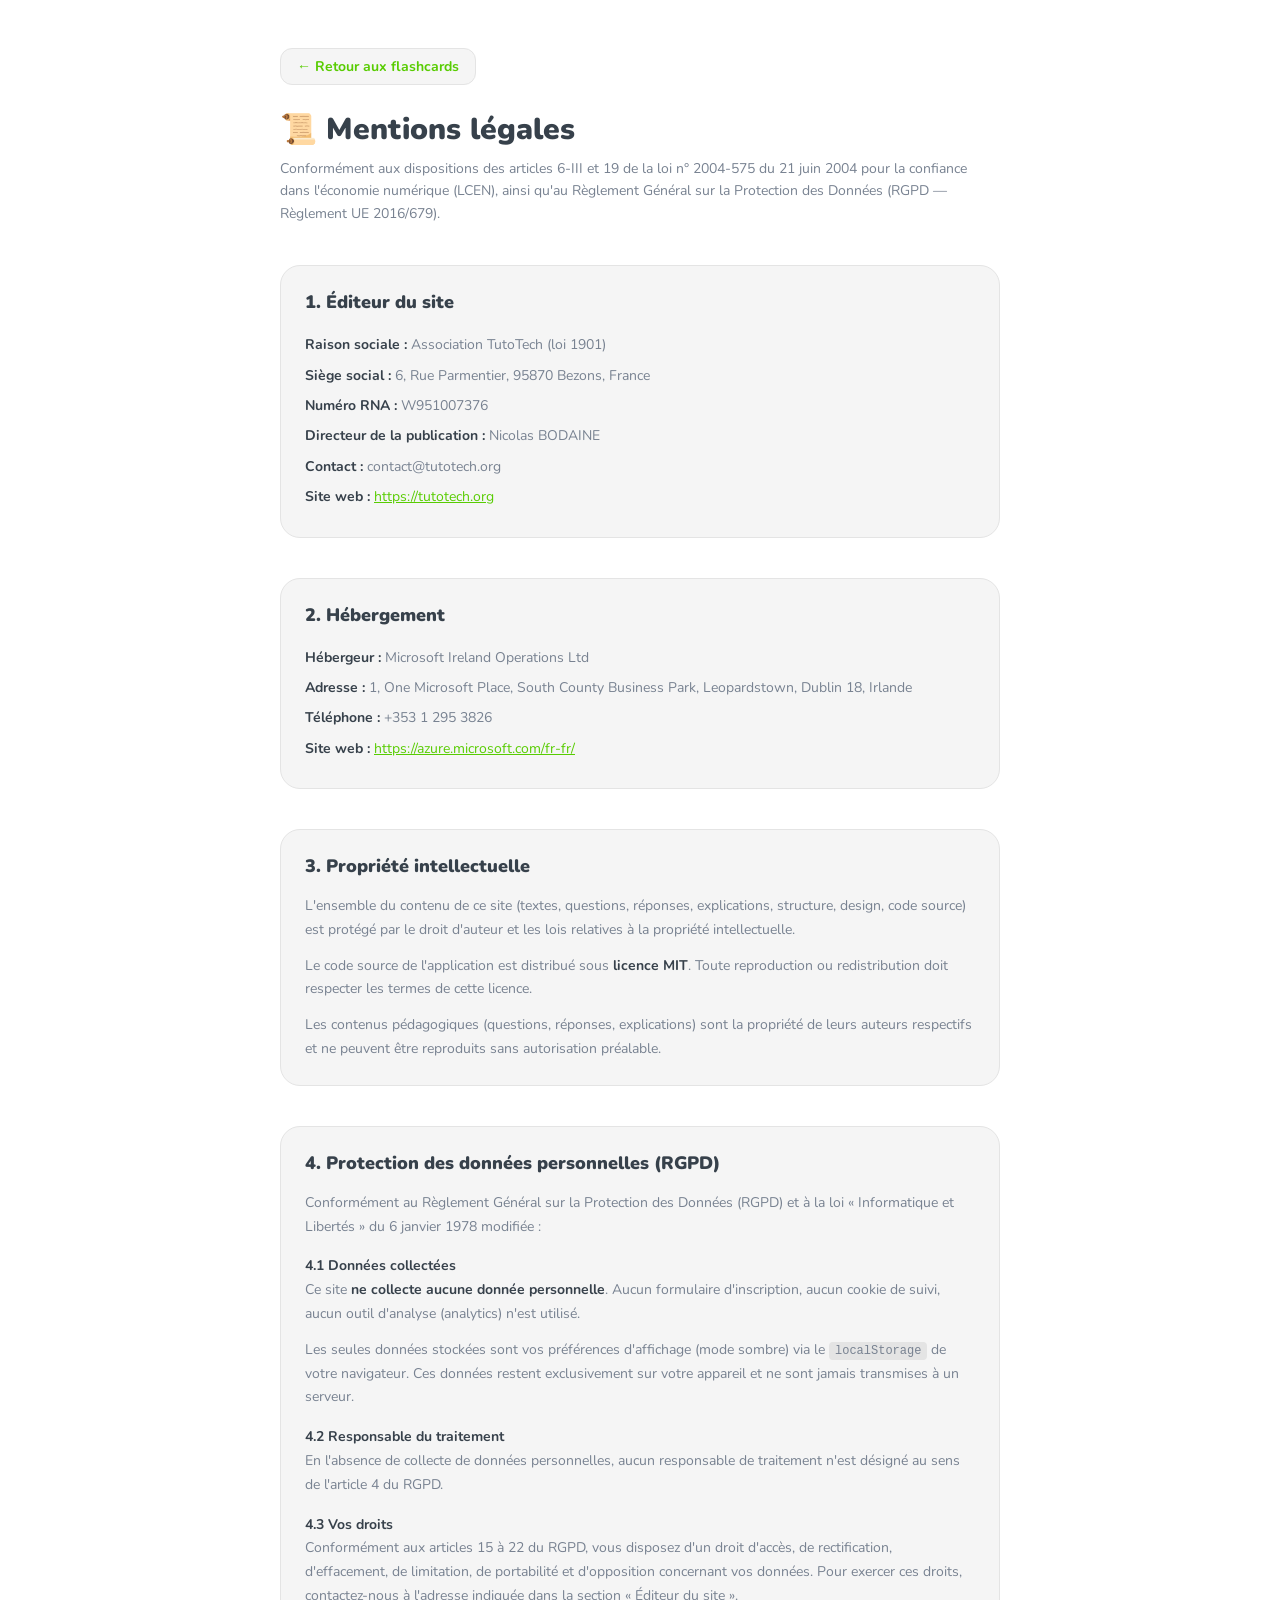
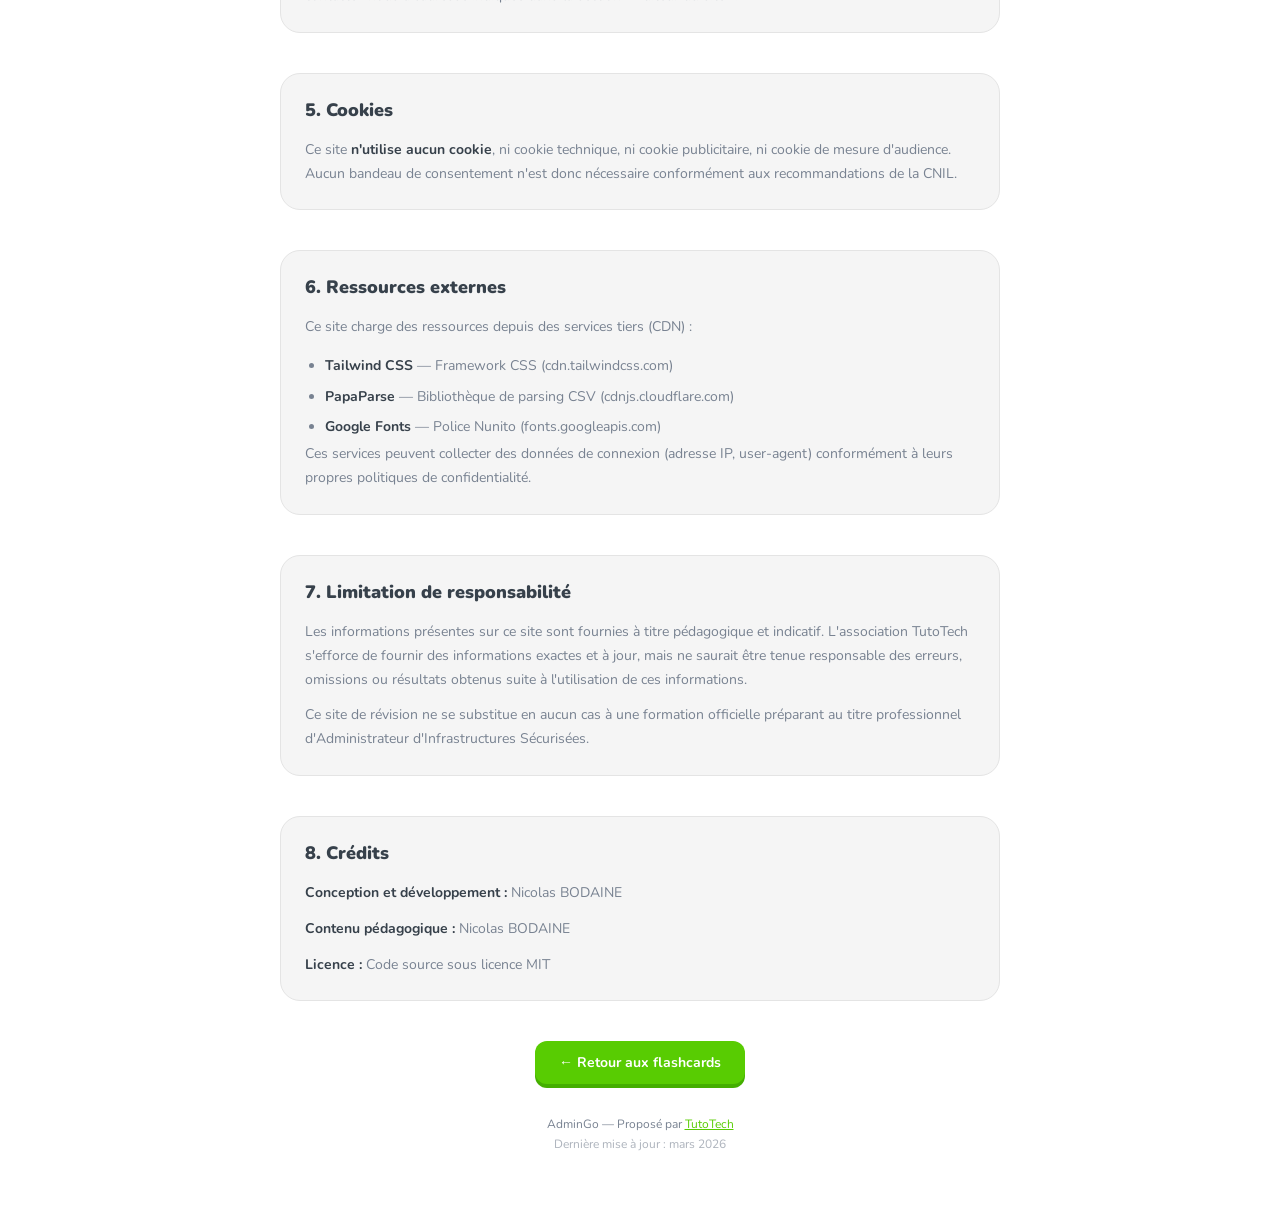
==== mentions-legales.html @ 627ed119 "Premier commit" ====
<!DOCTYPE html>
<html lang="fr">

<head>
    <meta charset="UTF-8" />
    <meta name="viewport" content="width=device-width, initial-scale=1.0" />
    <title>Mentions légales — AdminGo</title>
    <meta name="description" content="Mentions légales du site AdminGo, application de révision pour l'examen AIS." />
    <meta name="robots" content="noindex" />

    <!-- Custom Styles (shared variables & font) -->
    <link rel="stylesheet" href="styles.css" />

    <!-- Favicon -->
    <link rel="icon"
        href="data:image/svg+xml,<svg xmlns='http://www.w3.org/2000/svg' viewBox='0 0 100 100'><text y='.9em' font-size='90'>🎓</text></svg>" />

    <!-- Self-contained page styles (no Tailwind dependency) -->
    <style>
        .legal-wrapper {
            max-width: 48rem;
            margin: 0 auto;
            padding: 2rem 1rem;
        }

        @media (min-width: 640px) {
            .legal-wrapper {
                padding: 3rem 1.5rem;
            }
        }

        /* Back link button */
        .legal-back {
            display: inline-flex;
            align-items: center;
            gap: 0.5rem;
            margin-bottom: 1.5rem;
            font-size: 0.875rem;
            font-weight: 700;
            border-radius: 0.75rem;
            padding: 0.5rem 1rem;
            text-decoration: none;
            transition: background 0.2s, transform 0.1s;
            background: rgb(var(--color-surface));
            color: rgb(var(--color-primary));
            border: 1px solid rgb(var(--color-border));
        }

        .legal-back:hover {
            background: rgba(var(--color-primary), 0.08);
        }

        .legal-back:active {
            transform: translateY(1px);
        }

        /* Page title */
        .legal-title {
            font-size: 1.5rem;
            font-weight: 900;
            margin-bottom: 0.5rem;
            color: rgb(var(--color-text));
        }

        @media (min-width: 640px) {
            .legal-title {
                font-size: 1.875rem;
            }
        }

        .legal-subtitle {
            font-size: 0.875rem;
            margin-bottom: 2rem;
            color: rgb(var(--color-text-secondary));
            line-height: 1.6;
        }

        @media (min-width: 640px) {
            .legal-subtitle {
                margin-bottom: 2.5rem;
            }
        }

        /* Section cards */
        .legal-section {
            margin-bottom: 1.5rem;
            padding: 1.25rem;
            border-radius: 1rem;
            background: rgb(var(--color-surface));
            border: 1px solid rgb(var(--color-border));
        }

        @media (min-width: 640px) {
            .legal-section {
                margin-bottom: 2.5rem;
                padding: 1.5rem;
                border-radius: 1.25rem;
            }
        }

        .legal-section h2 {
            font-size: 1rem;
            font-weight: 900;
            margin-bottom: 0.75rem;
            color: rgb(var(--color-text));
        }

        @media (min-width: 640px) {
            .legal-section h2 {
                font-size: 1.125rem;
                margin-bottom: 1rem;
            }
        }

        .legal-section h3 {
            font-weight: 700;
            margin-top: 1rem;
            color: rgb(var(--color-text));
            font-size: 0.875rem;
        }

        .legal-section ul {
            list-style: none;
            padding: 0;
            margin: 0;
        }

        .legal-section ul li {
            padding: 0.25rem 0;
            font-size: 0.875rem;
            line-height: 1.6;
            color: rgb(var(--color-text-secondary));
        }

        .legal-section ul li strong {
            color: rgb(var(--color-text));
        }

        .legal-section .legal-text {
            font-size: 0.875rem;
            line-height: 1.7;
            color: rgb(var(--color-text-secondary));
        }

        .legal-section .legal-text p {
            margin-bottom: 0.75rem;
        }

        .legal-section .legal-text p:last-child {
            margin-bottom: 0;
        }

        .legal-section .legal-text strong {
            color: rgb(var(--color-text));
        }

        .legal-section a {
            color: rgb(var(--color-primary));
            text-decoration: underline;
            overflow-wrap: break-word;
            word-break: break-word;
        }

        .legal-section code {
            padding: 0.125rem 0.375rem;
            border-radius: 0.25rem;
            font-size: 0.75rem;
            background: rgb(var(--color-border));
        }

        .legal-section .legal-list-disc {
            list-style: disc;
            padding-left: 1.25rem;
        }

        /* Bottom CTA button */
        .legal-cta {
            text-align: center;
            margin-top: 1.5rem;
        }

        @media (min-width: 640px) {
            .legal-cta {
                margin-top: 2rem;
            }
        }

        .legal-cta a {
            display: inline-flex;
            align-items: center;
            gap: 0.5rem;
            font-size: 0.875rem;
            font-weight: 700;
            border-radius: 0.75rem;
            padding: 0.75rem 1.5rem;
            text-decoration: none;
            transition: transform 0.1s;
            background: rgb(var(--color-primary));
            color: #fff;
            box-shadow: 0 4px 0 rgb(var(--color-primary-dark));
        }

        .legal-cta a:active {
            transform: translateY(3px);
            box-shadow: none;
        }

        /* Footer */
        .legal-footer {
            text-align: center;
            padding: 2rem 0;
            font-size: 0.75rem;
            color: rgb(var(--color-text-secondary));
        }

        .legal-footer a {
            color: rgb(var(--color-primary));
            text-decoration: underline;
        }

        .legal-footer .legal-date {
            margin-top: 0.25rem;
            opacity: 0.6;
        }
    </style>
</head>

<body style="background: rgb(var(--color-bg)); color: rgb(var(--color-text)); min-height: 100vh;">

    <div class="legal-wrapper">

        <!-- Back link -->
        <a href="index.html" class="legal-back">← Retour aux flashcards</a>

        <h1 class="legal-title">📜 Mentions légales</h1>
        <p class="legal-subtitle">
            Conformément aux dispositions des articles 6-III et 19 de la loi n° 2004-575 du 21 juin 2004 pour la
            confiance dans l'économie numérique (LCEN), ainsi qu'au Règlement Général sur la Protection des Données
            (RGPD — Règlement UE 2016/679).
        </p>

        <!-- 1. Éditeur du site -->
        <section class="legal-section">
            <h2>1. Éditeur du site</h2>
            <ul>
                <li><strong>Raison sociale :</strong> Association TutoTech (loi 1901)</li>
                <li><strong>Siège social :</strong> 6, Rue Parmentier, 95870 Bezons, France</li>
                <li><strong>Numéro RNA :</strong> W951007376</li>
                <li><strong>Directeur de la publication :</strong> Nicolas BODAINE</li>
                <li><strong>Contact :</strong> contact@tutotech.org</li>
                <li><strong>Site web :</strong> <a href="https://tutotech.org" target="_blank"
                        rel="noopener noreferrer">https://tutotech.org</a></li>
            </ul>
        </section>

        <!-- 2. Hébergement -->
        <section class="legal-section">
            <h2>2. Hébergement</h2>
            <ul>
                <li><strong>Hébergeur :</strong> Microsoft Ireland Operations Ltd</li>
                <li><strong>Adresse :</strong> 1, One Microsoft Place, South County Business Park, Leopardstown,
                    Dublin 18, Irlande</li>
                <li><strong>Téléphone :</strong> +353 1 295 3826</li>
                <li><strong>Site web :</strong> <a href="https://azure.microsoft.com/fr-fr/" target="_blank"
                        rel="noopener noreferrer">https://azure.microsoft.com/fr-fr/</a></li>
            </ul>
        </section>

        <!-- 3. Propriété intellectuelle -->
        <section class="legal-section">
            <h2>3. Propriété intellectuelle</h2>
            <div class="legal-text">
                <p>
                    L'ensemble du contenu de ce site (textes, questions, réponses, explications, structure, design, code
                    source) est protégé par le droit d'auteur et les lois relatives à la propriété intellectuelle.
                </p>
                <p>
                    Le code source de l'application est distribué sous <strong>licence MIT</strong>. Toute reproduction
                    ou redistribution doit respecter les termes de cette licence.
                </p>
                <p>
                    Les contenus pédagogiques (questions, réponses, explications) sont la propriété de leurs auteurs
                    respectifs et ne peuvent être reproduits sans autorisation préalable.
                </p>
            </div>
        </section>

        <!-- 4. Protection des données personnelles (RGPD) -->
        <section class="legal-section">
            <h2>4. Protection des données personnelles (RGPD)</h2>
            <div class="legal-text">
                <p>
                    Conformément au Règlement Général sur la Protection des Données (RGPD) et à la loi « Informatique et
                    Libertés » du 6 janvier 1978 modifiée :
                </p>
                <h3>4.1 Données collectées</h3>
                <p>
                    Ce site <strong>ne collecte aucune donnée personnelle</strong>. Aucun formulaire d'inscription,
                    aucun cookie de suivi, aucun outil d'analyse (analytics) n'est utilisé.
                </p>
                <p>
                    Les seules données stockées sont vos préférences d'affichage (mode sombre) via le
                    <code>localStorage</code> de votre navigateur. Ces données restent exclusivement sur votre appareil
                    et ne sont jamais transmises à un serveur.
                </p>

                <h3>4.2 Responsable du traitement</h3>
                <p>
                    En l'absence de collecte de données personnelles, aucun responsable de traitement n'est désigné au
                    sens de l'article 4 du RGPD.
                </p>

                <h3>4.3 Vos droits</h3>
                <p>
                    Conformément aux articles 15 à 22 du RGPD, vous disposez d'un droit d'accès, de rectification,
                    d'effacement, de limitation, de portabilité et d'opposition concernant vos données. Pour exercer ces
                    droits, contactez-nous à l'adresse indiquée dans la section « Éditeur du site ».
                </p>
            </div>
        </section>

        <!-- 5. Cookies -->
        <section class="legal-section">
            <h2>5. Cookies</h2>
            <div class="legal-text">
                <p>
                    Ce site <strong>n'utilise aucun cookie</strong>, ni cookie technique, ni cookie publicitaire, ni
                    cookie de mesure d'audience. Aucun bandeau de consentement n'est donc nécessaire conformément aux
                    recommandations de la CNIL.
                </p>
            </div>
        </section>

        <!-- 6. Ressources externes -->
        <section class="legal-section">
            <h2>6. Ressources externes</h2>
            <div class="legal-text">
                <p>Ce site charge des ressources depuis des services tiers (CDN) :</p>
                <ul class="legal-list-disc">
                    <li><strong>Tailwind CSS</strong> — Framework CSS (cdn.tailwindcss.com)</li>
                    <li><strong>PapaParse</strong> — Bibliothèque de parsing CSV (cdnjs.cloudflare.com)</li>
                    <li><strong>Google Fonts</strong> — Police Nunito (fonts.googleapis.com)</li>
                </ul>
                <p>
                    Ces services peuvent collecter des données de connexion (adresse IP, user-agent) conformément à
                    leurs propres politiques de confidentialité.
                </p>
            </div>
        </section>

        <!-- 7. Limitation de responsabilité -->
        <section class="legal-section">
            <h2>7. Limitation de responsabilité</h2>
            <div class="legal-text">
                <p>
                    Les informations présentes sur ce site sont fournies à titre pédagogique et indicatif. L'association
                    TutoTech s'efforce de fournir des informations exactes et à jour, mais ne saurait être tenue
                    responsable des erreurs, omissions ou résultats obtenus suite à l'utilisation de ces informations.
                </p>
                <p>
                    Ce site de révision ne se substitue en aucun cas à une formation officielle préparant au titre
                    professionnel d'Administrateur d'Infrastructures Sécurisées.
                </p>
            </div>
        </section>

        <!-- 8. Crédits -->
        <section class="legal-section">
            <h2>8. Crédits</h2>
            <div class="legal-text">
                <p><strong>Conception et développement :</strong> Nicolas BODAINE</p>
                <p><strong>Contenu pédagogique :</strong> Nicolas BODAINE</p>
                <p><strong>Licence :</strong> Code source sous licence MIT</p>
            </div>
        </section>

        <!-- Back link bottom -->
        <div class="legal-cta">
            <a href="index.html">← Retour aux flashcards</a>
        </div>

        <footer class="legal-footer">
            <p>AdminGo — Proposé par <a href="https://tutotech.org" target="_blank"
                    rel="noopener noreferrer">TutoTech</a></p>
            <p class="legal-date">Dernière mise à jour : mars 2026</p>
        </footer>

    </div>

</body>

</html>
---- styles.css ----
/* ============================================
   AIS Flashcard SPA - Custom Styles
   ============================================ */

/* --- Google Font --- */
@import url('https://fonts.googleapis.com/css2?family=Nunito:wght@400;600;700;800;900&display=swap');

/* --- CSS Variables --- */
:root {
  --color-primary: 88, 204, 2;
  /* Duolingo green */
  --color-primary-dark: 68, 174, 0;
  --color-secondary: 28, 176, 246;
  /* Duolingo blue */
  --color-accent: 255, 150, 0;
  /* Orange accent */
  --color-danger: 255, 75, 75;
  /* Red */
  --color-bg: 255, 255, 255;
  --color-surface: 245, 245, 245;
  --color-text: 55, 65, 75;
  --color-text-secondary: 120, 130, 145;
  --color-border: 228, 228, 228;
  --flip-duration: 0.6s;
}

/* --- Dark Mode Variables --- */
html.dark {
  --color-bg: 25, 25, 35;
  --color-surface: 35, 35, 50;
  --color-text: 235, 235, 245;
  --color-text-secondary: 160, 165, 180;
  --color-border: 60, 60, 80;
}

/* --- Base --- */
* {
  margin: 0;
  padding: 0;
  box-sizing: border-box;
}

body {
  font-family: 'Nunito', sans-serif;
  background-color: rgb(var(--color-bg));
  color: rgb(var(--color-text));
  transition: background-color 0.4s ease, color 0.4s ease;
  min-height: 100vh;
  overflow-x: hidden;
  /* Firefox scrollbar styling */
  scrollbar-width: thin;
  scrollbar-color: rgb(var(--color-primary)) rgb(var(--color-surface));
}

/* ============================================
   INTERACTIVE PARTICLE NETWORK
   ============================================ */
#particle-canvas {
  position: fixed;
  top: 0;
  left: 0;
  width: 100%;
  height: 100%;
  z-index: 0;
  pointer-events: none;
}

/* Ensure content sits above particles */
#app-container,
#loading-screen {
  position: relative;
  z-index: 1;
}

/* --- Custom Scrollbar --- */
::-webkit-scrollbar {
  width: 8px;
}

::-webkit-scrollbar-track {
  background: rgb(var(--color-surface));
}

::-webkit-scrollbar-thumb {
  background: rgb(var(--color-primary));
  border-radius: 999px;
}

/* ============================================
   PROGRESS BAR
   ============================================ */
.progress-container {
  background: rgb(var(--color-surface));
  border-radius: 999px;
  overflow: hidden;
  height: 18px;
  box-shadow: inset 0 2px 4px rgba(0, 0, 0, 0.1);
}

.progress-bar {
  height: 100%;
  border-radius: 999px;
  background: linear-gradient(90deg, rgb(var(--color-primary)), rgb(var(--color-secondary)));
  transition: width 0.5s cubic-bezier(0.34, 1.56, 0.64, 1);
  position: relative;
  min-width: 0;
}

.progress-bar::after {
  content: '';
  position: absolute;
  top: 3px;
  left: 8px;
  right: 8px;
  height: 5px;
  background: rgba(255, 255, 255, 0.3);
  border-radius: 999px;
}

/* ============================================
   DUOLINGO-STYLE BUTTONS
   ============================================ */
.btn-duo {
  font-family: 'Nunito', sans-serif;
  font-weight: 700;
  border: none;
  border-radius: 16px;
  padding: 14px 32px;
  font-size: 1rem;
  cursor: pointer;
  transition: all 0.15s ease;
  text-transform: uppercase;
  letter-spacing: 0.5px;
  position: relative;
  user-select: none;
}

.btn-duo:active {
  transform: translateY(4px);
  box-shadow: none !important;
}

/* Keyboard focus indicator (accessibility) */
.btn-duo:focus-visible,
.theme-toggle:focus-visible,
.card-flipper:focus-visible {
  outline: 3px solid rgb(var(--color-secondary));
  outline-offset: 3px;
}

.btn-primary {
  background: rgb(var(--color-primary));
  color: #fff;
  box-shadow: 0 4px 0 rgb(var(--color-primary-dark));
}

.btn-primary:hover {
  filter: brightness(1.08);
}

.btn-secondary {
  background: rgb(var(--color-secondary));
  color: #fff;
  box-shadow: 0 4px 0 rgba(var(--color-secondary), 0.7);
}

.btn-secondary:hover {
  filter: brightness(1.08);
}

.btn-accent {
  background: rgb(var(--color-accent));
  color: #fff;
  box-shadow: 0 4px 0 rgba(var(--color-accent), 0.7);
}

.btn-accent:hover {
  filter: brightness(1.08);
}

.btn-ghost {
  background: rgb(var(--color-surface));
  color: rgb(var(--color-text));
  box-shadow: 0 4px 0 rgb(var(--color-border));
  border: 2px solid rgb(var(--color-border));
}

.btn-ghost:hover {
  filter: brightness(0.96);
}

/* ============================================
   FLASHCARD 3D FLIP
   ============================================ */
.card-scene {
  perspective: 1200px;
  width: 100%;
  max-width: 640px;
  cursor: pointer;
  /* Prevent mobile scroll conflicts on touch */
  touch-action: manipulation;
}

.card-flipper {
  position: relative;
  width: 100%;
  min-height: 320px;
  transition: transform var(--flip-duration) cubic-bezier(0.4, 0.2, 0.2, 1);
  transform-style: preserve-3d;
  /* Grid stack: both faces occupy same cell so parent grows to tallest */
  display: grid;
}

.card-flipper.is-flipped {
  transform: rotateY(180deg);
}

.card-face {
  /* Both faces stack in same grid cell */
  grid-area: 1 / 1;
  width: 100%;
  min-height: 320px;
  backface-visibility: hidden;
  -webkit-backface-visibility: hidden;
  -moz-backface-visibility: hidden;
  border-radius: 24px;
  padding: 32px;
  display: flex;
  flex-direction: column;
  justify-content: center;
  align-items: center;
  text-align: center;
  overflow-y: auto;
}

.card-front {
  /* Explicit transform required for Firefox backface-visibility support */
  transform: rotateY(0deg);
  z-index: 2;
  background: linear-gradient(145deg, rgb(var(--color-surface)), rgba(var(--color-primary), 0.05));
  border: 2px solid rgb(var(--color-border));
  box-shadow: 0 8px 32px rgba(0, 0, 0, 0.08);
}

.card-back {
  transform: rotateY(180deg);
  z-index: 1;
  background: linear-gradient(145deg, rgba(var(--color-primary), 0.08), rgba(var(--color-secondary), 0.08));
  border: 2px solid rgba(var(--color-primary), 0.3);
  box-shadow: 0 8px 32px rgba(0, 0, 0, 0.08);
}

.card-scene:hover .card-flipper {
  box-shadow: 0 12px 40px rgba(0, 0, 0, 0.12);
}

/* Badge domaine */
.badge {
  display: inline-block;
  padding: 6px 16px;
  border-radius: 999px;
  font-size: 0.75rem;
  font-weight: 800;
  text-transform: uppercase;
  letter-spacing: 1px;
  background: rgba(var(--color-primary), 0.15);
  color: rgb(var(--color-primary-dark));
  margin-bottom: 12px;
}

html.dark .badge {
  background: rgba(var(--color-primary), 0.25);
  color: rgb(var(--color-primary));
}

/* --- Domain-specific badge colors --- */
.badge[data-domain-color="0"] {
  background: rgba(88, 204, 2, 0.15);
  color: #3a8c00;
}

.badge[data-domain-color="1"] {
  background: rgba(28, 176, 246, 0.15);
  color: #0e7cc2;
}

.badge[data-domain-color="2"] {
  background: rgba(206, 75, 224, 0.15);
  color: #9b35ad;
}

.badge[data-domain-color="3"] {
  background: rgba(255, 75, 75, 0.15);
  color: #cc3030;
}

.badge[data-domain-color="4"] {
  background: rgba(255, 150, 0, 0.15);
  color: #c47300;
}

.badge[data-domain-color="5"] {
  background: rgba(0, 194, 168, 0.15);
  color: #00897a;
}

.badge[data-domain-color="6"] {
  background: rgba(100, 120, 255, 0.15);
  color: #3d4fd4;
}

.badge[data-domain-color="7"] {
  background: rgba(255, 100, 150, 0.15);
  color: #cc3366;
}

.badge[data-domain-color="8"] {
  background: rgba(160, 132, 72, 0.15);
  color: #8a7030;
}

html.dark .badge[data-domain-color="0"] {
  background: rgba(88, 204, 2, 0.2);
  color: #6de030;
}

html.dark .badge[data-domain-color="1"] {
  background: rgba(28, 176, 246, 0.2);
  color: #50c8ff;
}

html.dark .badge[data-domain-color="2"] {
  background: rgba(206, 75, 224, 0.2);
  color: #d580e8;
}

html.dark .badge[data-domain-color="3"] {
  background: rgba(255, 75, 75, 0.2);
  color: #ff7070;
}

html.dark .badge[data-domain-color="4"] {
  background: rgba(255, 150, 0, 0.2);
  color: #ffb040;
}

html.dark .badge[data-domain-color="5"] {
  background: rgba(0, 194, 168, 0.2);
  color: #40ddcc;
}

html.dark .badge[data-domain-color="6"] {
  background: rgba(100, 120, 255, 0.2);
  color: #8090ff;
}

html.dark .badge[data-domain-color="7"] {
  background: rgba(255, 100, 150, 0.2);
  color: #ff80a0;
}

html.dark .badge[data-domain-color="8"] {
  background: rgba(160, 132, 72, 0.2);
  color: #c8b060;
}

/* Domain color accent line on card top */
.card-front::before {
  content: '';
  position: absolute;
  top: 0;
  left: 24px;
  right: 24px;
  height: 4px;
  border-radius: 0 0 4px 4px;
  background: rgb(var(--domain-accent, var(--color-primary)));
  transition: background 0.3s;
}

.sujet-label {
  font-size: 0.85rem;
  color: rgb(var(--color-text-secondary));
  margin-bottom: 16px;
  font-weight: 600;
}

.question-text {
  font-size: 1.35rem;
  font-weight: 800;
  line-height: 1.5;
  color: rgb(var(--color-text));
}

.reponse-text {
  font-size: 1.2rem;
  font-weight: 800;
  color: rgb(var(--color-primary-dark));
  margin-bottom: 16px;
  line-height: 1.4;
}

html.dark .reponse-text {
  color: rgb(var(--color-primary));
}

.explication-text {
  font-size: 0.95rem;
  color: rgb(var(--color-text-secondary));
  line-height: 1.6;
  max-width: 500px;
}

/* Flip hint */
.flip-hint {
  font-size: 0.75rem;
  color: rgb(var(--color-text-secondary));
  margin-top: 16px;
  opacity: 0.7;
  animation: pulse-hint 2s ease-in-out infinite;
}

@keyframes pulse-hint {

  0%,
  100% {
    opacity: 0.4;
  }

  50% {
    opacity: 0.9;
  }
}

/* ============================================
   CARD SLIDE ANIMATION
   ============================================ */
.card-scene {
  overflow: hidden;
}

.card-flipper {
  transition: transform var(--flip-duration) cubic-bezier(0.4, 0.2, 0.2, 1);
}

.card-slide-out-left {
  animation: slide-out-left 0.25s ease-in forwards;
}

.card-slide-in-right {
  animation: slide-in-right 0.3s ease-out forwards;
}

.card-slide-out-right {
  animation: slide-out-right 0.25s ease-in forwards;
}

.card-slide-in-left {
  animation: slide-in-left 0.3s ease-out forwards;
}

@keyframes slide-out-left {
  0% {
    opacity: 1;
    transform: translateX(0);
  }

  100% {
    opacity: 0;
    transform: translateX(-60px);
  }
}

@keyframes slide-in-right {
  0% {
    opacity: 0;
    transform: translateX(60px);
  }

  100% {
    opacity: 1;
    transform: translateX(0);
  }
}

@keyframes slide-out-right {
  0% {
    opacity: 1;
    transform: translateX(0);
  }

  100% {
    opacity: 0;
    transform: translateX(60px);
  }
}

@keyframes slide-in-left {
  0% {
    opacity: 0;
    transform: translateX(-60px);
  }

  100% {
    opacity: 1;
    transform: translateX(0);
  }
}

/* ============================================
   SCORE BUTTONS
   ============================================ */
.score-panel {
  display: flex;
  gap: 12px;
  justify-content: center;
  align-items: center;
  margin-top: 20px;
  opacity: 0;
  transform: translateY(8px);
  transition: opacity 0.3s, transform 0.3s;
  pointer-events: none;
}

.score-panel.visible {
  opacity: 1;
  transform: translateY(0);
  pointer-events: auto;
}

.btn-score {
  font-family: 'Nunito', sans-serif;
  font-weight: 800;
  font-size: 0.85rem;
  border: none;
  border-radius: 14px;
  padding: 10px 24px;
  cursor: pointer;
  transition: all 0.15s ease;
  user-select: none;
  display: flex;
  align-items: center;
  gap: 6px;
}

.btn-score:active {
  transform: translateY(3px);
  box-shadow: none !important;
}

.btn-score--knew {
  background: rgba(var(--color-primary), 0.12);
  color: rgb(var(--color-primary-dark));
  box-shadow: 0 3px 0 rgba(var(--color-primary), 0.25);
}

.btn-score--knew:hover {
  background: rgba(var(--color-primary), 0.2);
}

html.dark .btn-score--knew {
  color: rgb(var(--color-primary));
}

.btn-score--didnt {
  background: rgba(var(--color-danger), 0.1);
  color: rgb(var(--color-danger));
  box-shadow: 0 3px 0 rgba(var(--color-danger), 0.2);
}

.btn-score--didnt:hover {
  background: rgba(var(--color-danger), 0.18);
}

.score-display {
  font-size: 0.8rem;
  font-weight: 700;
  padding: 6px 14px;
  border-radius: 999px;
  background: rgb(var(--color-surface));
  border: 1px solid rgb(var(--color-border));
  color: rgb(var(--color-text-secondary));
  display: flex;
  align-items: center;
  gap: 8px;
}

.score-display .score-knew {
  color: rgb(var(--color-primary-dark));
}

html.dark .score-display .score-knew {
  color: rgb(var(--color-primary));
}

.score-display .score-didnt {
  color: rgb(var(--color-danger));
}

/* ============================================
   DOMAIN FILTERS
   ============================================ */
.filter-panel {
  background: rgb(var(--color-surface));
  border-radius: 20px;
  padding: 20px;
  border: 2px solid rgb(var(--color-border));
}

.filter-item {
  display: flex;
  align-items: center;
  gap: 10px;
  padding: 8px 12px;
  border-radius: 12px;
  cursor: pointer;
  transition: background 0.2s, transform 0.15s;
  font-size: 0.85rem;
  font-weight: 600;
  color: rgb(var(--color-text));
}

/* Point 8 : Checkbox bounce micro-animation */
.filter-item.filter-bounce {
  animation: filter-pop 0.3s cubic-bezier(0.34, 1.56, 0.64, 1);
}

@keyframes filter-pop {
  0% {
    transform: scale(1);
  }

  40% {
    transform: scale(1.06);
  }

  100% {
    transform: scale(1);
  }
}

.filter-item:hover {
  background: rgba(var(--color-primary), 0.08);
}

.filter-item input[type="checkbox"] {
  accent-color: rgb(var(--color-primary));
  width: 18px;
  height: 18px;
  cursor: pointer;
}

/* ============================================
   DARK MODE TOGGLE
   ============================================ */
.theme-toggle {
  background: rgb(var(--color-surface));
  border: 2px solid rgb(var(--color-border));
  border-radius: 999px;
  width: 48px;
  height: 48px;
  display: flex;
  align-items: center;
  justify-content: center;
  cursor: pointer;
  font-size: 1.3rem;
  transition: all 0.3s ease;
  box-shadow: 0 3px 0 rgb(var(--color-border));
}

.theme-toggle:hover {
  transform: rotate(20deg) scale(1.1);
}

.theme-toggle:active {
  transform: translateY(3px);
  box-shadow: none;
}

/* ============================================
   CYBERPUNK EASTER EGG
   ============================================ */

/* Scanlines overlay */
html.cyberpunk body::after {
  content: '';
  position: fixed;
  top: 0;
  left: 0;
  width: 100%;
  height: 100%;
  background: repeating-linear-gradient(0deg,
      rgba(0, 255, 65, 0.03) 0px,
      rgba(0, 255, 65, 0.03) 1px,
      transparent 1px,
      transparent 3px);
  pointer-events: none;
  z-index: 9999;
  animation: scanlines-move 0.1s linear infinite;
}

@keyframes scanlines-move {
  0% {
    background-position: 0 0;
  }

  100% {
    background-position: 0 3px;
  }
}

html.cyberpunk {
  --color-bg: 5, 5, 8;
  --color-surface: 10, 12, 15;
  --color-text: 0, 255, 65;
  --color-text-secondary: 0, 200, 80;
  --color-border: 0, 255, 65;
  --color-primary: 0, 255, 65;
  --color-primary-dark: 0, 200, 50;
  --color-secondary: 0, 255, 200;
  --color-accent: 255, 0, 100;
}

html.cyberpunk body {
  font-family: 'Courier New', 'Lucida Console', monospace !important;
  text-shadow: 0 0 8px rgba(0, 255, 65, 0.6);
}

html.cyberpunk .card-front,
html.cyberpunk .card-back {
  border: 1px solid rgba(0, 255, 65, 0.5);
  box-shadow:
    0 0 15px rgba(0, 255, 65, 0.15),
    inset 0 0 30px rgba(0, 255, 65, 0.03);
  animation: glitch-border 3s infinite;
}

@keyframes glitch-border {

  0%,
  90%,
  100% {
    border-color: rgba(0, 255, 65, 0.5);
    box-shadow: 0 0 15px rgba(0, 255, 65, 0.15);
  }

  92% {
    border-color: rgba(255, 0, 100, 0.8);
    box-shadow: 0 0 25px rgba(255, 0, 100, 0.3), -3px 0 0 rgba(0, 255, 255, 0.3);
  }

  94% {
    border-color: rgba(0, 255, 255, 0.8);
    box-shadow: 0 0 25px rgba(0, 255, 255, 0.3), 3px 0 0 rgba(255, 0, 100, 0.3);
  }

  96% {
    border-color: rgba(0, 255, 65, 0.5);
  }
}

html.cyberpunk .badge {
  background: rgba(0, 255, 65, 0.15);
  color: #00ff41;
  border: 1px solid rgba(0, 255, 65, 0.4);
  text-shadow: 0 0 6px rgba(0, 255, 65, 0.6);
}

html.cyberpunk .btn-duo {
  font-family: 'Courier New', monospace !important;
  text-shadow: 0 0 6px rgba(0, 255, 65, 0.5);
  border: 1px solid rgba(0, 255, 65, 0.3);
}

html.cyberpunk .btn-primary {
  background: rgba(0, 255, 65, 0.15);
  color: #00ff41;
  box-shadow: 0 4px 0 rgba(0, 255, 65, 0.3), 0 0 12px rgba(0, 255, 65, 0.1);
}

html.cyberpunk .progress-bar {
  background: linear-gradient(90deg, #00ff41, #00ffc8);
  box-shadow: 0 0 12px rgba(0, 255, 65, 0.4);
}

html.cyberpunk .progress-container {
  border: 1px solid rgba(0, 255, 65, 0.3);
}

html.cyberpunk .filter-panel {
  border: 1px solid rgba(0, 255, 65, 0.3);
  box-shadow: 0 0 10px rgba(0, 255, 65, 0.08);
}

html.cyberpunk .theme-toggle {
  border-color: rgba(0, 255, 65, 0.4);
  color: #00ff41;
  text-shadow: 0 0 8px rgba(0, 255, 65, 0.6);
  box-shadow: 0 3px 0 rgba(0, 255, 65, 0.3);
}

/* Cyberpunk flash notification */
.cyber-notify {
  position: fixed;
  top: 50%;
  left: 50%;
  transform: translate(-50%, -50%);
  background: rgba(0, 0, 0, 0.95);
  color: #00ff41;
  font-family: 'Courier New', monospace;
  font-size: 2rem;
  font-weight: bold;
  padding: 30px 50px;
  border: 2px solid #00ff41;
  border-radius: 4px;
  z-index: 10000;
  text-shadow: 0 0 20px rgba(0, 255, 65, 0.8);
  box-shadow: 0 0 60px rgba(0, 255, 65, 0.3);
  animation: cyber-flash 1.5s ease-out forwards;
  pointer-events: none;
}

@keyframes cyber-flash {
  0% {
    opacity: 0;
    transform: translate(-50%, -50%) scale(0.5);
  }

  20% {
    opacity: 1;
    transform: translate(-50%, -50%) scale(1.1);
  }

  40% {
    transform: translate(-50%, -50%) scale(1);
  }

  100% {
    opacity: 0;
    transform: translate(-50%, -50%) scale(1);
  }
}

/* ============================================
   RESPONSIVE
   ============================================ */
@media (max-width: 768px) {

  /* Fix 1: Header must not overflow */
  .glass-header .max-w-6xl {
    gap: 8px;
  }

  .glass-header .progress-container {
    height: 12px;
  }

  .theme-toggle {
    width: 38px;
    height: 38px;
    font-size: 1.1rem;
  }

  .score-display {
    font-size: 0.7rem;
    padding: 4px 8px;
    gap: 4px;
  }

  .card-flipper {
    min-height: 280px;
  }

  .card-face {
    min-height: 280px;
    padding: 24px 20px;
  }

  .question-text {
    font-size: 1.1rem;
  }

  .reponse-text {
    font-size: 1.05rem;
  }

  .explication-text {
    font-size: 0.85rem;
  }

  .btn-duo {
    padding: 12px 22px;
    font-size: 0.9rem;
  }

  .cyber-notify {
    font-size: 1.2rem;
    padding: 20px 30px;
  }
}

@media (max-width: 480px) {

  .card-flipper {
    min-height: 240px;
  }

  .card-face {
    min-height: 240px;
    padding: 20px 16px;
  }

  .question-text {
    font-size: 1rem;
  }

  .btn-duo {
    padding: 10px 18px;
    font-size: 0.8rem;
    border-radius: 12px;
  }
}

/* ============================================
   POINT 5 : ENHANCED GLASSMORPHISM HEADER
   ============================================ */
header.glass-header {
  backdrop-filter: blur(20px) saturate(1.6);
  -webkit-backdrop-filter: blur(20px) saturate(1.6);
  background: rgba(var(--color-bg), 0.65) !important;
  border-bottom: 1px solid rgba(var(--color-primary), 0.15);
  box-shadow:
    0 1px 0 rgba(var(--color-primary), 0.08),
    0 4px 24px rgba(0, 0, 0, 0.04);
}

html.dark header.glass-header {
  background: rgba(var(--color-bg), 0.55) !important;
  border-bottom-color: rgba(var(--color-primary), 0.1);
  box-shadow:
    0 1px 0 rgba(var(--color-primary), 0.06),
    0 4px 24px rgba(0, 0, 0, 0.2);
}

/* ============================================
   POINT 7 : GRADIENT TITLE
   ============================================ */
.gradient-title {
  background: linear-gradient(135deg, rgb(var(--color-primary)), rgb(var(--color-secondary)));
  -webkit-background-clip: text;
  -webkit-text-fill-color: transparent;
  background-clip: text;
}

/* ============================================
   POINT 9 : COUNTER FLIP ANIMATION
   ============================================ */
.counter-flip {
  display: inline-block;
  animation: counter-flip-anim 0.35s cubic-bezier(0.34, 1.56, 0.64, 1);
}

@keyframes counter-flip-anim {
  0% {
    transform: translateY(0) scale(1);
    opacity: 1;
  }

  30% {
    transform: translateY(-8px) scale(0.9);
    opacity: 0.3;
  }

  60% {
    transform: translateY(4px) scale(1.05);
    opacity: 0.8;
  }

  100% {
    transform: translateY(0) scale(1);
    opacity: 1;
  }
}

/* ============================================
   POINT 10 : SWIPE HINT (mobile only)
   ============================================ */
.swipe-hint {
  display: none;
  position: absolute;
  bottom: -32px;
  left: 50%;
  transform: translateX(-50%);
  font-size: 0.75rem;
  font-weight: 700;
  color: rgb(var(--color-text-secondary));
  opacity: 0;
  animation: swipe-hint-anim 2.5s ease-in-out 1s forwards;
  pointer-events: none;
  white-space: nowrap;
}

@media (max-width: 768px) {
  .swipe-hint.show {
    display: block;
  }
}

@keyframes swipe-hint-anim {
  0% {
    opacity: 0;
    transform: translateX(-50%) translateX(0);
  }

  15% {
    opacity: 0.8;
    transform: translateX(-50%) translateX(0);
  }

  30% {
    opacity: 0.8;
    transform: translateX(-50%) translateX(-16px);
  }

  50% {
    opacity: 0.8;
    transform: translateX(-50%) translateX(16px);
  }

  70% {
    opacity: 0.8;
    transform: translateX(-50%) translateX(0);
  }

  100% {
    opacity: 0;
    transform: translateX(-50%) translateX(0);
  }
}

/* ============================================
   POINT 6 : CONFETTI CELEBRATION
   ============================================ */
.confetti-container {
  position: fixed;
  top: 0;
  left: 0;
  width: 100%;
  height: 100%;
  pointer-events: none;
  z-index: 9999;
  overflow: hidden;
}

.confetti-piece {
  position: absolute;
  top: -20px;
  width: 10px;
  height: 10px;
  border-radius: 2px;
  animation: confetti-fall linear forwards;
}

@keyframes confetti-fall {
  0% {
    transform: translateY(0) rotate(0deg);
    opacity: 1;
  }

  100% {
    transform: translateY(100vh) rotate(720deg);
    opacity: 0;
  }
}

/* ============================================
   REDUCED MOTION (accessibility)
   ============================================ */
@media (prefers-reduced-motion: reduce) {

  *,
  *::before,
  *::after {
    animation-duration: 0.01ms !important;
    animation-iteration-count: 1 !important;
    transition-duration: 0.01ms !important;
  }

  .card-flipper {
    transition: none;
  }

  .progress-bar {
    transition: none;
  }


  .swipe-hint {
    display: none !important;
  }
}
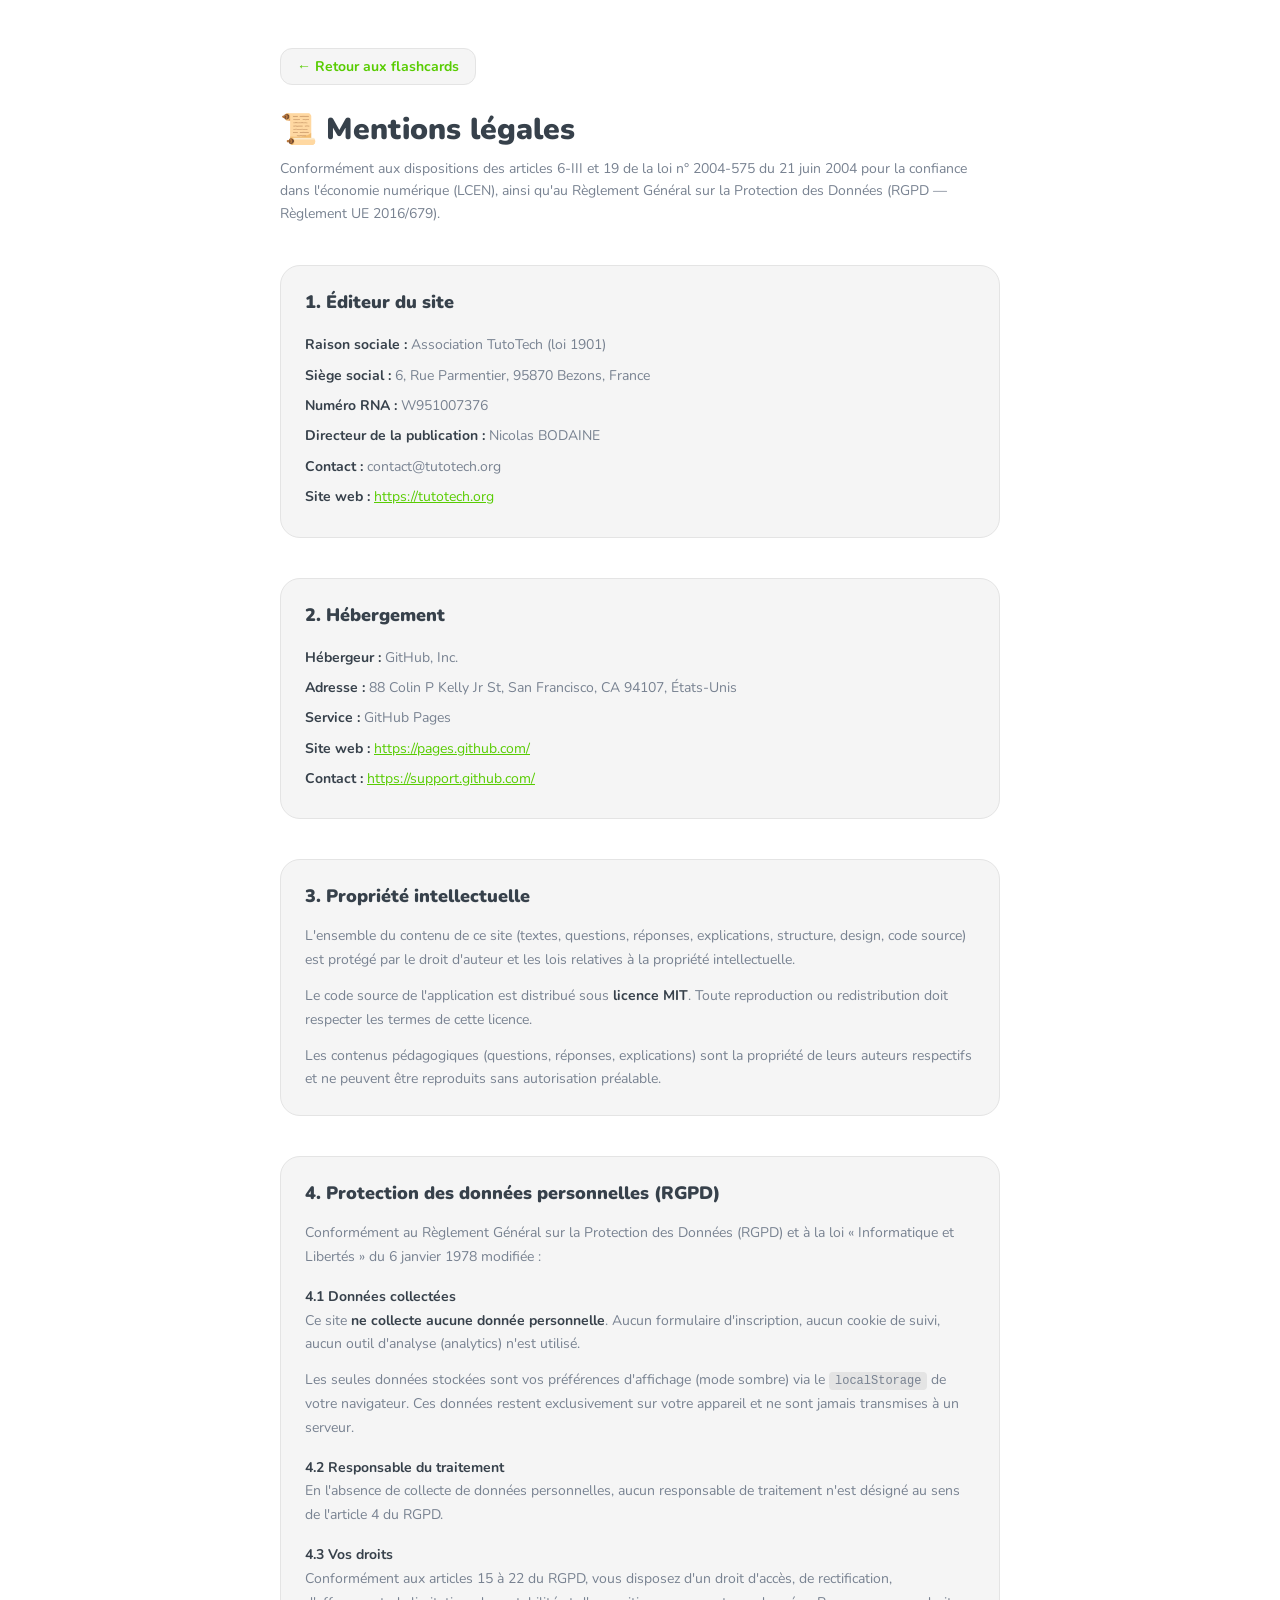
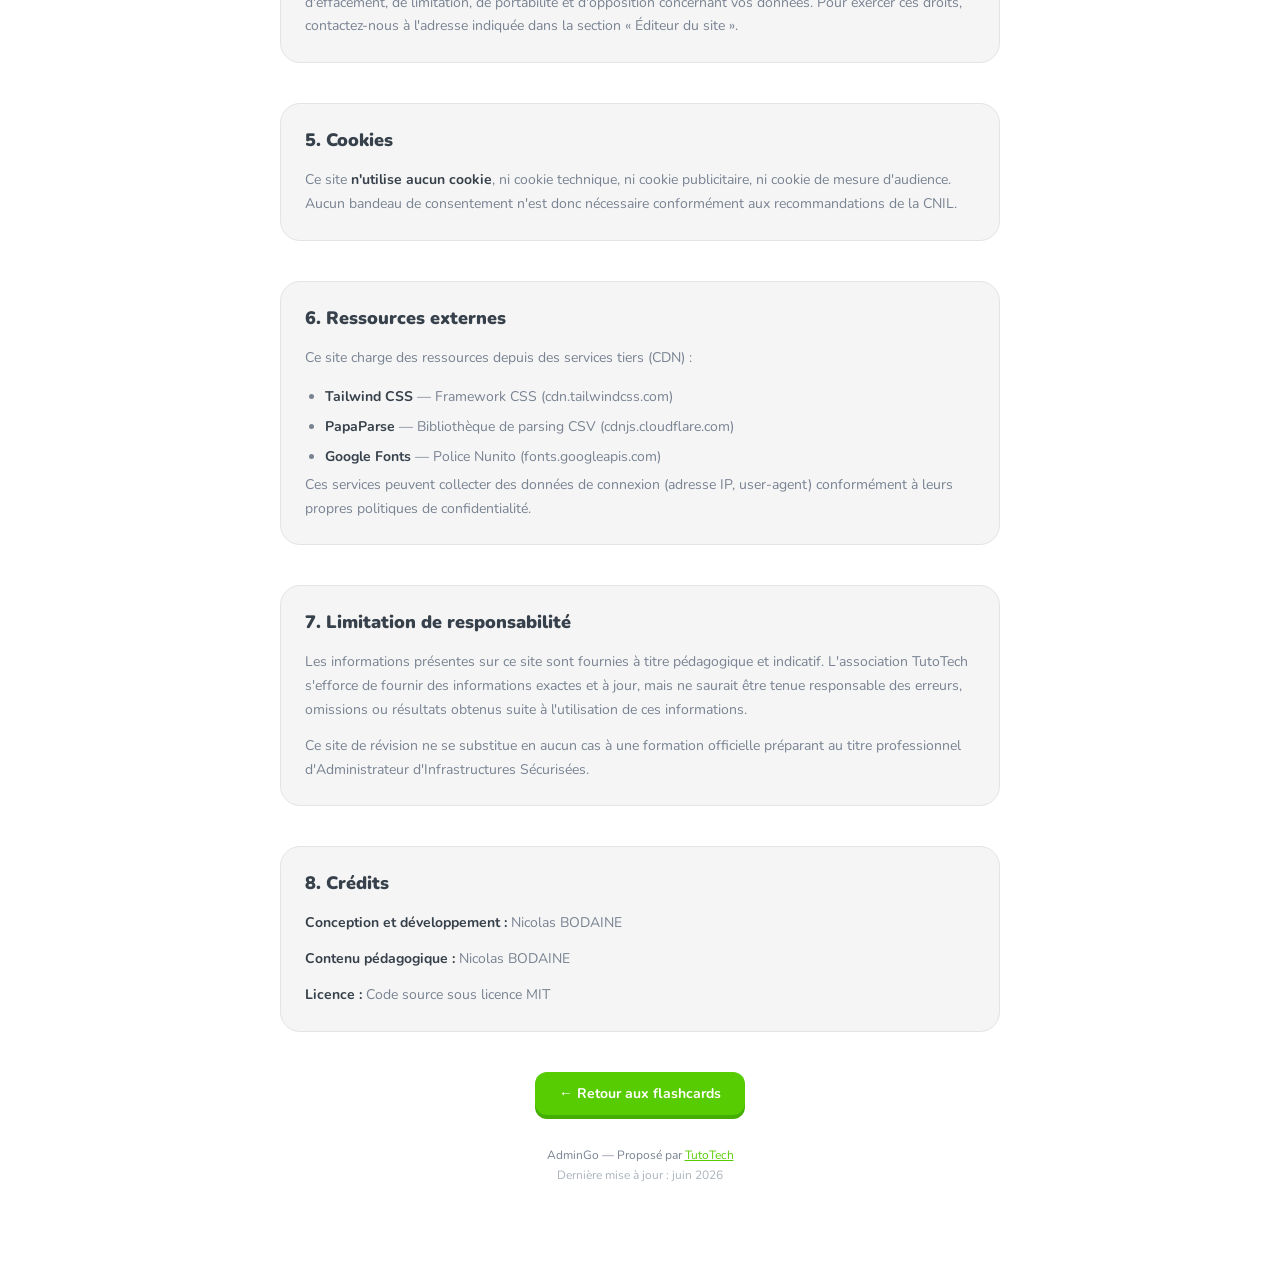
==== commit 98f178af: "Ajout TSSR, correction layout mobile header, mise à jour mentions légales - index.html : texte "À pr" ====
--- a/mentions-legales.html
+++ b/mentions-legales.html
@@ -257,12 +257,13 @@
         <section class="legal-section">
             <h2>2. Hébergement</h2>
             <ul>
-                <li><strong>Hébergeur :</strong> Microsoft Ireland Operations Ltd</li>
-                <li><strong>Adresse :</strong> 1, One Microsoft Place, South County Business Park, Leopardstown,
-                    Dublin 18, Irlande</li>
-                <li><strong>Téléphone :</strong> +353 1 295 3826</li>
-                <li><strong>Site web :</strong> <a href="https://azure.microsoft.com/fr-fr/" target="_blank"
-                        rel="noopener noreferrer">https://azure.microsoft.com/fr-fr/</a></li>
+                <li><strong>Hébergeur :</strong> GitHub, Inc.</li>
+                <li><strong>Adresse :</strong> 88 Colin P Kelly Jr St, San Francisco, CA 94107, États-Unis</li>
+                <li><strong>Service :</strong> GitHub Pages</li>
+                <li><strong>Site web :</strong> <a href="https://pages.github.com/" target="_blank"
+                        rel="noopener noreferrer">https://pages.github.com/</a></li>
+                <li><strong>Contact :</strong> <a href="https://support.github.com/" target="_blank"
+                        rel="noopener noreferrer">https://support.github.com/</a></li>
             </ul>
         </section>
 
@@ -382,7 +383,7 @@
         <footer class="legal-footer">
             <p>AdminGo — Proposé par <a href="https://tutotech.org" target="_blank"
                     rel="noopener noreferrer">TutoTech</a></p>
-            <p class="legal-date">Dernière mise à jour : mars 2026</p>
+            <p class="legal-date">Dernière mise à jour : juin 2026</p>
         </footer>
 
     </div>
--- a/styles.css
+++ b/styles.css
@@ -237,7 +237,7 @@
   /* Explicit transform required for Firefox backface-visibility support */
   transform: rotateY(0deg);
   z-index: 2;
-  background: linear-gradient(145deg, rgb(var(--color-surface)), rgba(var(--color-primary), 0.05));
+  background: linear-gradient(145deg, rgb(var(--color-surface)), rgb(var(--color-surface)));
   border: 2px solid rgb(var(--color-border));
   box-shadow: 0 8px 32px rgba(0, 0, 0, 0.08);
 }
@@ -245,7 +245,7 @@
 .card-back {
   transform: rotateY(180deg);
   z-index: 1;
-  background: linear-gradient(145deg, rgba(var(--color-primary), 0.08), rgba(var(--color-secondary), 0.08));
+  background: rgb(var(--color-surface));
   border: 2px solid rgba(var(--color-primary), 0.3);
   box-shadow: 0 8px 32px rgba(0, 0, 0, 0.08);
 }
@@ -606,6 +606,54 @@
   border: 2px solid rgb(var(--color-border));
 }
 
+/* ============================================
+   EXAM SELECTOR (segmented control)
+   ============================================ */
+.exam-toggle {
+  display: flex;
+  gap: 6px;
+  background: rgb(var(--color-bg));
+  border: 2px solid rgb(var(--color-border));
+  border-radius: 14px;
+  padding: 4px;
+}
+
+.exam-btn {
+  flex: 1;
+  font-family: 'Nunito', sans-serif;
+  font-weight: 800;
+  font-size: 0.8rem;
+  text-transform: uppercase;
+  letter-spacing: 0.5px;
+  padding: 8px 4px;
+  border: none;
+  border-radius: 10px;
+  background: transparent;
+  color: rgb(var(--color-text-secondary));
+  cursor: pointer;
+  transition: background 0.2s, color 0.2s, transform 0.15s;
+}
+
+.exam-btn:hover {
+  background: rgba(var(--color-primary), 0.08);
+  color: rgb(var(--color-text));
+}
+
+.exam-btn.active {
+  background: rgb(var(--color-primary));
+  color: #fff;
+  box-shadow: 0 2px 0 rgb(var(--color-primary-dark));
+}
+
+.exam-btn:active {
+  transform: translateY(2px);
+}
+
+.exam-btn:focus-visible {
+  outline: 3px solid rgb(var(--color-secondary));
+  outline-offset: 2px;
+}
+
 .filter-item {
   display: flex;
   align-items: center;
@@ -647,6 +695,60 @@
   width: 18px;
   height: 18px;
   cursor: pointer;
+}
+
+/* ============================================
+   SEARCH BAR
+   ============================================ */
+.search-wrapper {
+  position: relative;
+  display: flex;
+  align-items: center;
+}
+
+.search-input {
+  width: 100%;
+  padding: 10px 36px 10px 14px;
+  border-radius: 12px;
+  border: 2px solid rgb(var(--color-border));
+  background: rgb(var(--color-bg));
+  color: rgb(var(--color-text));
+  font-family: 'Nunito', sans-serif;
+  font-size: 0.85rem;
+  font-weight: 600;
+  transition: border-color 0.2s, box-shadow 0.2s;
+  outline: none;
+}
+
+.search-input::placeholder {
+  color: rgb(var(--color-text-secondary));
+  opacity: 0.7;
+}
+
+.search-input:focus {
+  border-color: rgb(var(--color-primary));
+  box-shadow: 0 0 0 3px rgba(var(--color-primary), 0.15);
+}
+
+.search-clear {
+  position: absolute;
+  right: 8px;
+  top: 50%;
+  transform: translateY(-50%);
+  background: none;
+  border: none;
+  color: rgb(var(--color-text-secondary));
+  font-size: 0.85rem;
+  cursor: pointer;
+  padding: 4px;
+  line-height: 1;
+  border-radius: 50%;
+  transition: color 0.2s, background 0.2s;
+}
+
+.search-clear:hover {
+  color: rgb(var(--color-danger));
+  background: rgba(var(--color-danger), 0.1);
 }
 
 /* ============================================
@@ -1073,6 +1175,204 @@
 }
 
 /* ============================================
+   BACKUP EXPORT/IMPORT
+   ============================================ */
+.backup-btn {
+  font-family: 'Nunito', sans-serif;
+  font-weight: 700;
+  font-size: 0.75rem;
+  border: 2px solid rgb(var(--color-border));
+  border-radius: 10px;
+  padding: 6px 10px;
+  cursor: pointer;
+  background: rgb(var(--color-bg));
+  color: rgb(var(--color-text));
+  transition: all 0.15s ease;
+  box-shadow: 0 2px 0 rgb(var(--color-border));
+}
+
+.backup-btn:hover {
+  filter: brightness(0.96);
+}
+
+.backup-btn:active {
+  transform: translateY(2px);
+  box-shadow: none;
+}
+
+.backup-btn.active {
+  border-color: rgb(var(--color-primary));
+  color: rgb(var(--color-primary));
+}
+
+.backup-panel {
+  margin-top: 10px;
+}
+
+.backup-field {
+  display: flex;
+  gap: 6px;
+  align-items: center;
+}
+
+.backup-input {
+  flex: 1;
+  padding: 7px 10px;
+  border-radius: 8px;
+  border: 2px solid rgb(var(--color-border));
+  background: rgb(var(--color-bg));
+  color: rgb(var(--color-text));
+  font-family: 'Nunito', sans-serif;
+  font-size: 0.75rem;
+  font-weight: 600;
+  outline: none;
+  min-width: 0;
+}
+
+.backup-input:focus {
+  border-color: rgb(var(--color-primary));
+}
+
+.backup-action-btn {
+  font-family: 'Nunito', sans-serif;
+  font-weight: 700;
+  font-size: 0.7rem;
+  border: none;
+  border-radius: 8px;
+  padding: 7px 12px;
+  cursor: pointer;
+  white-space: nowrap;
+  background: rgb(var(--color-primary));
+  color: #fff;
+  transition: all 0.15s ease;
+}
+
+.backup-action-btn:hover {
+  filter: brightness(1.08);
+}
+
+.backup-msg {
+  margin-top: 6px;
+  font-size: 0.7rem;
+  font-weight: 700;
+}
+
+.backup-msg--success {
+  color: rgb(var(--color-primary));
+}
+
+.backup-msg--error {
+  color: rgb(var(--color-danger));
+}
+
+/* ============================================
+   PWA INSTALL BANNER
+   ============================================ */
+.pwa-banner {
+  position: fixed;
+  bottom: 0;
+  left: 0;
+  right: 0;
+  z-index: 9998;
+  padding: 16px;
+  background: rgb(var(--color-surface));
+  border-top: 2px solid rgb(var(--color-border));
+  box-shadow: 0 -4px 24px rgba(0, 0, 0, 0.12);
+  animation: pwa-slide-up 0.4s cubic-bezier(0.34, 1.56, 0.64, 1);
+}
+
+html.dark .pwa-banner {
+  box-shadow: 0 -4px 24px rgba(0, 0, 0, 0.4);
+}
+
+@keyframes pwa-slide-up {
+  0% {
+    transform: translateY(100%);
+    opacity: 0;
+  }
+  100% {
+    transform: translateY(0);
+    opacity: 1;
+  }
+}
+
+.pwa-banner-content {
+  display: flex;
+  align-items: center;
+  gap: 12px;
+  margin-bottom: 14px;
+}
+
+.pwa-banner-icon {
+  width: 40px;
+  height: 40px;
+  flex-shrink: 0;
+}
+
+.pwa-banner-title {
+  font-size: 0.95rem;
+  font-weight: 800;
+  color: rgb(var(--color-text));
+  margin-bottom: 2px;
+}
+
+.pwa-banner-desc {
+  font-size: 0.8rem;
+  color: rgb(var(--color-text-secondary));
+  line-height: 1.4;
+}
+
+.pwa-banner-actions {
+  display: flex;
+  gap: 10px;
+}
+
+.pwa-banner-btn {
+  flex: 1;
+  font-family: 'Nunito', sans-serif;
+  font-weight: 700;
+  font-size: 0.85rem;
+  border: none;
+  border-radius: 12px;
+  padding: 10px 16px;
+  cursor: pointer;
+  transition: all 0.15s ease;
+  text-transform: uppercase;
+  letter-spacing: 0.5px;
+}
+
+.pwa-banner-btn--install {
+  background: rgb(var(--color-primary));
+  color: #fff;
+  box-shadow: 0 3px 0 rgb(var(--color-primary-dark));
+}
+
+.pwa-banner-btn--install:hover {
+  filter: brightness(1.08);
+}
+
+.pwa-banner-btn--install:active {
+  transform: translateY(3px);
+  box-shadow: none;
+}
+
+.pwa-banner-btn--dismiss {
+  background: rgb(var(--color-bg));
+  color: rgb(var(--color-text-secondary));
+  border: 2px solid rgb(var(--color-border));
+  box-shadow: 0 3px 0 rgb(var(--color-border));
+}
+
+.pwa-banner-btn--dismiss:hover {
+  filter: brightness(0.96);
+}
+
+.pwa-banner-btn--dismiss:active {
+  transform: translateY(3px);
+  box-shadow: none;
+}
+
+/* ============================================
    REDUCED MOTION (accessibility)
    ============================================ */
 @media (prefers-reduced-motion: reduce) {
@@ -1097,4 +1397,317 @@
   .swipe-hint {
     display: none !important;
   }
+}
+
+/* ============================================
+   REDUCE ANIMATIONS (in-app toggle, mirrors the media query)
+   ============================================ */
+html.reduce-motion *,
+html.reduce-motion *::before,
+html.reduce-motion *::after {
+  animation-duration: 0.01ms !important;
+  animation-iteration-count: 1 !important;
+  transition-duration: 0.01ms !important;
+}
+
+html.reduce-motion .card-flipper {
+  transition: none;
+}
+
+html.reduce-motion .progress-bar {
+  transition: none;
+}
+
+html.reduce-motion .swipe-hint {
+  display: none !important;
+}
+
+/* ============================================
+   SEARCH HIGHLIGHT
+   ============================================ */
+mark {
+  background: rgba(var(--color-accent), 0.35);
+  color: inherit;
+  border-radius: 4px;
+  padding: 0 2px;
+  font-weight: inherit;
+}
+
+html.dark mark {
+  background: rgba(var(--color-accent), 0.45);
+}
+
+/* ============================================
+   TOAST NOTIFICATIONS
+   ============================================ */
+.toast-container {
+  position: fixed;
+  top: 16px;
+  left: 50%;
+  transform: translateX(-50%);
+  z-index: 10001;
+  display: flex;
+  flex-direction: column;
+  gap: 10px;
+  width: max-content;
+  max-width: calc(100vw - 32px);
+  pointer-events: none;
+}
+
+.toast {
+  pointer-events: auto;
+  padding: 12px 18px;
+  border-radius: 14px;
+  font-size: 0.85rem;
+  font-weight: 700;
+  color: #fff;
+  background: rgb(var(--color-text));
+  box-shadow: 0 8px 24px rgba(0, 0, 0, 0.18);
+  opacity: 0;
+  transform: translateY(-12px);
+  transition: opacity 0.3s ease, transform 0.3s cubic-bezier(0.34, 1.56, 0.64, 1);
+}
+
+.toast--visible {
+  opacity: 1;
+  transform: translateY(0);
+}
+
+.toast--error {
+  background: rgb(var(--color-danger));
+}
+
+.toast--success {
+  background: rgb(var(--color-primary));
+}
+
+.toast--info {
+  background: rgb(var(--color-secondary));
+}
+
+/* ============================================
+   REVIEW-FAILED TOGGLE + SETTINGS CONTROLS
+   ============================================ */
+.review-failed-btn {
+  width: 100%;
+  font-family: 'Nunito', sans-serif;
+  font-weight: 800;
+  font-size: 0.8rem;
+  text-transform: uppercase;
+  letter-spacing: 0.5px;
+  padding: 10px 12px;
+  border: 2px solid rgb(var(--color-border));
+  border-radius: 12px;
+  background: rgb(var(--color-bg));
+  color: rgb(var(--color-text));
+  cursor: pointer;
+  transition: background 0.2s, color 0.2s, border-color 0.2s, transform 0.15s;
+}
+
+.review-failed-btn:hover:not(:disabled) {
+  border-color: rgb(var(--color-accent));
+  color: rgb(var(--color-accent));
+}
+
+.review-failed-btn.active {
+  background: rgb(var(--color-accent));
+  border-color: rgb(var(--color-accent));
+  color: #fff;
+  box-shadow: 0 2px 0 rgba(var(--color-accent), 0.6);
+}
+
+.review-failed-btn:active:not(:disabled) {
+  transform: translateY(2px);
+}
+
+.review-failed-btn:disabled {
+  opacity: 0.5;
+  cursor: not-allowed;
+}
+
+.review-failed-btn:focus-visible {
+  outline: 3px solid rgb(var(--color-secondary));
+  outline-offset: 2px;
+}
+
+.settings-row {
+  display: flex;
+  align-items: center;
+  gap: 8px;
+  cursor: pointer;
+  font-weight: 600;
+  color: rgb(var(--color-text));
+  margin-bottom: 8px;
+}
+
+.settings-row input[type="checkbox"] {
+  accent-color: rgb(var(--color-primary));
+  width: 16px;
+  height: 16px;
+  cursor: pointer;
+}
+
+.settings-danger-btn {
+  width: 100%;
+  font-family: 'Nunito', sans-serif;
+  font-weight: 700;
+  font-size: 0.75rem;
+  border: 2px solid rgba(var(--color-danger), 0.4);
+  border-radius: 10px;
+  padding: 7px 10px;
+  cursor: pointer;
+  background: rgba(var(--color-danger), 0.08);
+  color: rgb(var(--color-danger));
+  transition: all 0.15s ease;
+}
+
+.settings-danger-btn:hover {
+  background: rgba(var(--color-danger), 0.16);
+}
+
+.settings-danger-btn:active {
+  transform: translateY(2px);
+}
+
+.settings-danger-btn:focus-visible {
+  outline: 3px solid rgb(var(--color-danger));
+  outline-offset: 2px;
+}
+
+/* ============================================
+   MODALS (help + confirmations)
+   ============================================ */
+.modal-overlay {
+  position: fixed;
+  inset: 0;
+  z-index: 10002;
+  display: none;
+  align-items: center;
+  justify-content: center;
+  padding: 20px;
+  background: rgba(0, 0, 0, 0.5);
+  backdrop-filter: blur(2px);
+  -webkit-backdrop-filter: blur(2px);
+}
+
+.modal-overlay.open {
+  display: flex;
+  animation: modal-fade 0.2s ease-out;
+}
+
+@keyframes modal-fade {
+  0% {
+    opacity: 0;
+  }
+
+  100% {
+    opacity: 1;
+  }
+}
+
+.modal-box {
+  position: relative;
+  width: 100%;
+  max-width: 420px;
+  background: rgb(var(--color-bg));
+  border: 2px solid rgb(var(--color-border));
+  border-radius: 20px;
+  padding: 24px;
+  box-shadow: 0 20px 60px rgba(0, 0, 0, 0.25);
+  animation: modal-pop 0.25s cubic-bezier(0.34, 1.56, 0.64, 1);
+}
+
+@keyframes modal-pop {
+  0% {
+    opacity: 0;
+    transform: scale(0.92) translateY(10px);
+  }
+
+  100% {
+    opacity: 1;
+    transform: scale(1) translateY(0);
+  }
+}
+
+.modal-close {
+  position: absolute;
+  top: 12px;
+  right: 12px;
+  width: 32px;
+  height: 32px;
+  border: none;
+  border-radius: 50%;
+  background: rgb(var(--color-surface));
+  color: rgb(var(--color-text-secondary));
+  font-size: 0.9rem;
+  cursor: pointer;
+  transition: background 0.2s, color 0.2s;
+}
+
+.modal-close:hover {
+  background: rgba(var(--color-danger), 0.1);
+  color: rgb(var(--color-danger));
+}
+
+.modal-title {
+  font-size: 1.15rem;
+  font-weight: 900;
+  color: rgb(var(--color-text));
+  margin-bottom: 14px;
+  padding-right: 28px;
+}
+
+.modal-body {
+  font-size: 0.9rem;
+  line-height: 1.5;
+  color: rgb(var(--color-text-secondary));
+}
+
+.modal-note {
+  margin-top: 14px;
+  font-size: 0.82rem;
+}
+
+.shortcut-list {
+  list-style: none;
+  display: flex;
+  flex-direction: column;
+  gap: 10px;
+}
+
+.shortcut-list li {
+  display: flex;
+  align-items: center;
+  gap: 12px;
+}
+
+.shortcut-list kbd {
+  flex-shrink: 0;
+  min-width: 64px;
+  text-align: center;
+  font-family: 'Courier New', monospace;
+  font-size: 0.75rem;
+  font-weight: 700;
+  padding: 5px 8px;
+  border-radius: 8px;
+  background: rgb(var(--color-surface));
+  border: 1px solid rgb(var(--color-border));
+  color: rgb(var(--color-text));
+}
+
+.shortcut-list span {
+  color: rgb(var(--color-text));
+  font-weight: 600;
+}
+
+.modal-actions {
+  display: flex;
+  justify-content: flex-end;
+  gap: 10px;
+  margin-top: 22px;
+}
+
+.modal-actions .btn-duo {
+  padding: 10px 20px;
+  font-size: 0.85rem;
 }
